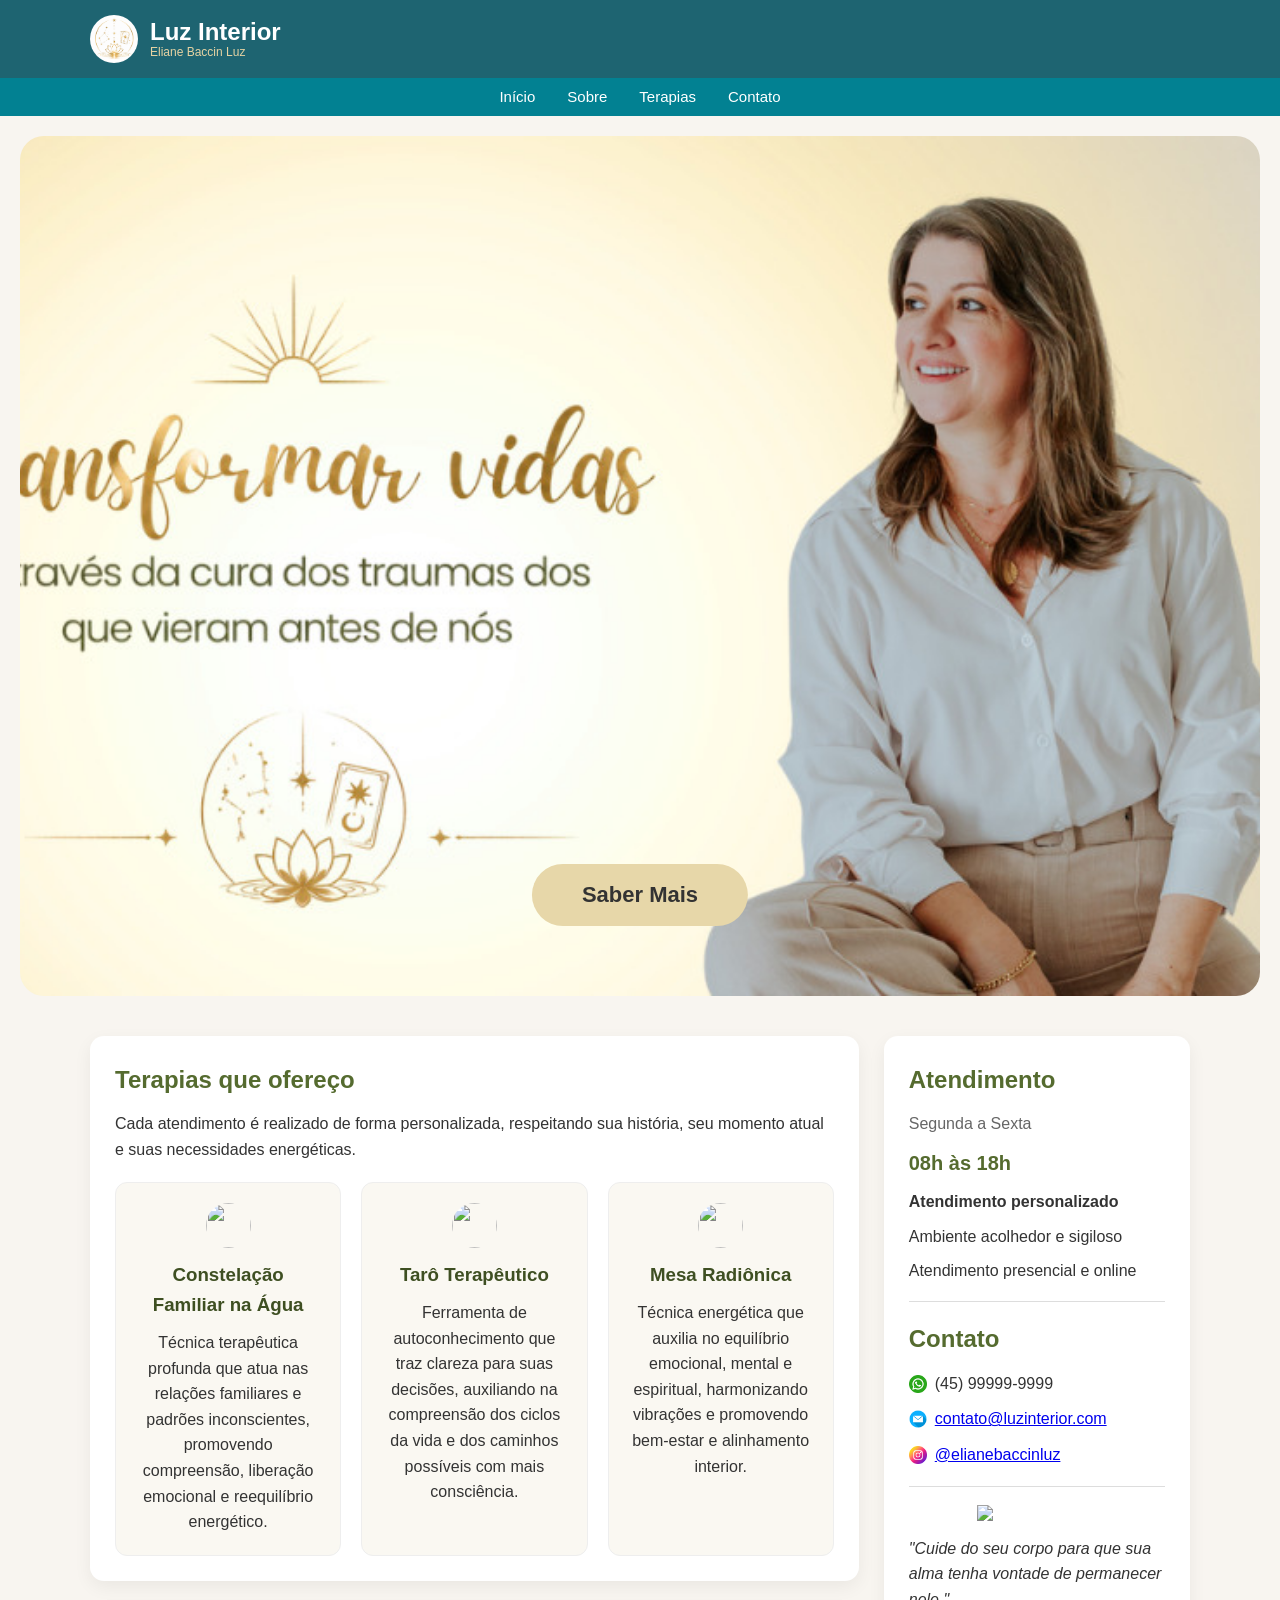
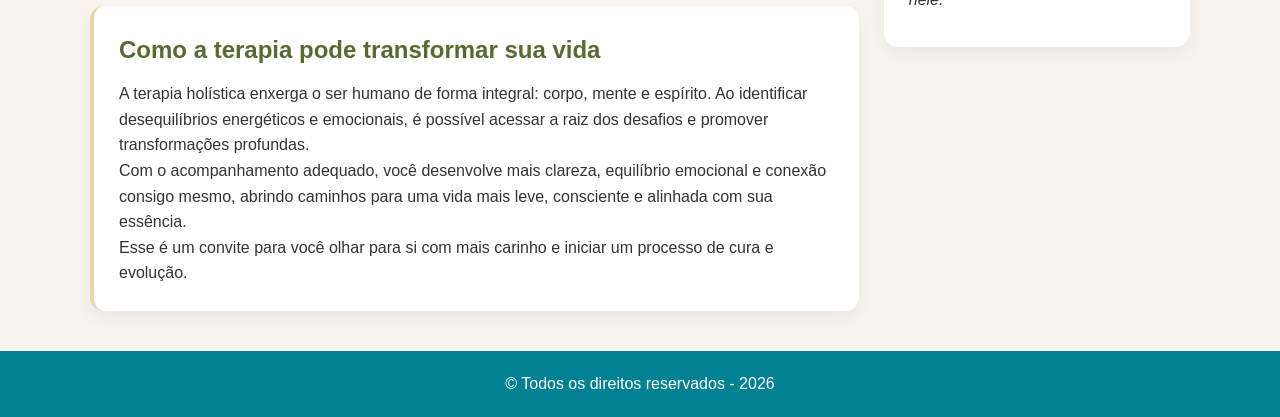
==== Atividade4/index.html @ 1ac3336c "Atividade 4 - aaaaaa ficou bom" ====
<!DOCTYPE html>
<html lang="pt-BR">
<head>
    <meta charset="UTF-8">
    <meta name="viewport" content="width=device-width, initial-scale=1.0">
    <title>Luz Interior - Terapia Holística</title>
    <link rel="stylesheet" href="style.css">
</head>
<body>
    <header class="cabecalho">
        <div class="container">
            <div class="logo-area">
                <img src="images/logo.jpeg" alt="Logo">
                <div>
                    <h1>Luz Interior</h1>
                    <p>
                        Eliane Baccin Luz
                    </p>
                </div>
            </div>
        </div>
    </header>

    <nav class="menu">
        <ul class="container">
            <li><a href="#">Início</a></li>
            <li><a href="#sobre">Sobre</a></li>
            <li><a href="#terapias">Terapias</a></li>
            <li><a href="#contato">Contato</a></li>
        </ul>
    </nav>

    <section class="secao">
        <div class="banner">
            <button>Saber Mais</button>
        </div>
    </section>

    <main class="container principal">

        <div class="conteudo">

            <section class="card" id="terapias">
                <h2>
                    Terapias que ofereço
                </h2>

                <p>
                    Cada atendimento é realizado de forma personalizada, respeitando sua história, 
                    seu momento atual e suas necessidades energéticas.
                </p>

                <div class="cards">

                    <div class="terapia">
                        <img src="images/lotusRosa.jpg" class="icone-terapia">
                        <h3>Constelação Familiar na Água</h3>

                        <p>
                            Técnica terapêutica profunda que atua nas relações familiares e padrões inconscientes, 
                            promovendo compreensão, liberação emocional e reequilíbrio energético.
                        </p>
                    </div>

                    <div class="terapia">
                        <img src="images/lotusIris.jpg" class="icone-terapia">
                        <h3>Tarô Terapêutico</h3>

                        <p>
                            Ferramenta de autoconhecimento que traz clareza para suas decisões, auxiliando na 
                            compreensão dos ciclos da vida e dos caminhos possíveis com mais consciência.
                        </p>
                    </div>

                    <div class="terapia">
                        <img src="images/lotusAzuli.jpg" class="icone-terapia">
                        <h3>Mesa Radiônica</h3>
                        
                        <p>
                            Técnica energética que auxilia no equilíbrio emocional, mental e espiritual, 
                            harmonizando vibrações e promovendo bem-estar e alinhamento interior.
                        </p>
                    </div>
                </div>
            </section>

            <article class="card destaque" id="sobre">
                <h2>Como a terapia pode transformar sua vida</h2>

                <p>
                    A terapia holística enxerga o ser humano de forma integral: corpo, mente e espírito. 
                    Ao identificar desequilíbrios energéticos e emocionais, é possível acessar a raiz dos 
                    desafios e promover transformações profundas.
                </p>

                <p>
                    Com o acompanhamento adequado, você desenvolve mais clareza, equilíbrio emocional e conexão 
                    consigo mesmo, abrindo caminhos para uma vida mais leve, consciente e alinhada com sua essência.
                </p>

                <p>
                    Esse é um convite para você olhar para si com mais carinho e iniciar um processo de cura e 
                    evolução.
                </p>
            </article>

        </div>

        <aside class="lateral card" id="contato">

            <h2>Atendimento</h2>
            <p class="info">
                Segunda a Sexta 
            </p>

            <p class="horario">
                08h às 18h
            </p>

            <p class="destaque-info">
                Atendimento personalizado
            </p>

            <ul class="lista-info">
                <li>Ambiente acolhedor e sigiloso</li>
                <li>Atendimento presencial e online</li>
            </ul>

            <hr>

            <h2>Contato</h2>

            <p>
                <img src="images/icons/whatsapp-icon.png" class="icon">
                (45) 99999-9999
            </p>

            <p>
                <img src="images/icons/email-icon.png" class="icon">
                <a href="mailto:contato@luzinterior.com">
                    contato@luzinterior.com
                </a>
            </p>

            <p>
                <img src="images/icons/instagram-icon.png" class="icon">
                <a href="https://www.instagram.com/elianebaccinluz" target="_blank">    
                    @elianebaccinluz
                </a>
            </p>

            <hr>

            <img src="images/mente.jpeg" class="img-citacao">

            <p>
                <em>
                    "Cuide do seu corpo para que sua alma tenha vontade de permanecer nele."    
                </em>
            </p>

        </aside>

    </main>

    <footer class="rodape">
        <p> 
            © Todos os direitos reservados - 2026
        </p>
    </footer>
</body>
</html>
---- Atividade4/style.css ----
:root {
    --verde-oliva: #556b2f;
    --verde-oliva-escuro: #3e4f22;
    --dourado: #e7d7a9;
    --dourado-claro: #e6d3a3;
    --fundo: #f8f5f0;
}

* {
    margin: 0;
    padding: 0;
    box-sizing: border-box;
}

html {
    scroll-behavior: smooth;
}

body {
    background: var(--fundo);
    font-family: 'Segoe UI', sans-serif;
    color: #333;
    line-height: 1.6;
}

.container {
    width: 100%;
    max-width: 1100px;
    margin: auto;
}

.cabecalho {
    height: 78px;
    background:  rgb(30, 100, 113);
    padding: 8px 0;
    display: flex;
    align-items: center;
}

.logo-area {
    display: flex;
    align-items: center;
    gap: 12px;
}

.logo-area img {
    width: 48px;
    height: 48px;
    object-fit: cover;
    border-radius: 50%;
}

.logo-area h1 {
    color: white;
    font-size: 24px;
    line-height: 1.1;
}

.logo-area p {
    color: var(--dourado-claro);
    font-size: 12px;
    line-height: 1.1;
}

.menu {
    background: rgb(2, 129, 146);
}

.menu ul {
    list-style: none;
    display: flex;
    justify-content: center;
    align-items: center;
    gap: 32px;
    padding: 6px 15px;
    min-height: 34px;
}

.menu a {
    color: white;
    text-decoration: none;
    font-weight: 500;
    font-size: 15px;
    line-height: 1;
    position: relative;
}

.menu a::after {
    content: "";
    width: 0;
    height: 2px;
    background: var(--dourado);
    position: absolute;
    left: 0;
    bottom: -5px;
    transition: .3s;
}

.menu a:hover::after {
    width: 100%;
}

.secao {
    width: calc(100% - 40px);
    height: calc(100vh - 40px);
    margin: 20px auto;
    border-radius: 24px;
    overflow: hidden;
    background-image: url(images/banner.jpeg);
    background-size: cover;
    background-position: center center;
    background-repeat: no-repeat;
    display: flex;
    justify-content: center;
    align-items: center;
}

.banner {
    width: 100%;
    max-width: 1200px;
    height: 100%;
    position: relative;
}

.banner button {
    position: absolute;
    left: 50%;
    bottom: 70px;
    transform: translateX(-50%);
    padding: 18px 50px;
    border: none;
    border-radius: 40px;
    background: var(--dourado);
    color: #333;
    font-size: 22px;
    font-weight: bold;
    cursor: pointer;
    transition: .3s;
}

.banner button:hover {
    transform: translateX(-50%) scale(1.05);
    background: #d8c28a;
}

.principal {
    display: flex;
    gap: 25px;
    margin-top: 40px;
    align-items: flex-start;
}

.conteudo {
    flex: 3;
    display: flex;
    flex-direction: column;
    gap: 25px;
}

.card {
    background: white;
    padding: 25px;
    border-radius: 14px;
    box-shadow: 0 6px 18px rgba(0,0,0,0.06);
}

h2 {
    color: var(--verde-oliva);
    margin-bottom: 12px;
}

.cards {
    display: flex;
    gap: 20px;
    margin-top: 20px;
}

.terapia {
    flex: 1;
    background: #faf8f2;
    border: 1px solid #eee;
    padding: 20px;
    border-radius: 12px;
    text-align: center;
    transition: .3s;
}

.terapia:hover {
    transform: translateY(-6px);
    box-shadow: 0 8px 20px rgba(0,0,0,0.08);
}

.terapia h3 {
    margin-bottom: 10px;
    color: var(--verde-oliva-escuro);
}

.icone-terapia {
    width: 45px;
    height: 45px;
    object-fit: contain;
    margin-bottom: 12px;
    border-radius: 50%;
}

.destaque {
    border-left: 4px solid var(--dourado);
}

.lateral {
    flex: 1;
}

.info {
    color: #666;
}

.horario {
    font-size: 20px;
    font-weight: bold;
    color: var(--verde-oliva);
}

.destaque-info {
    margin: 10px 0;
    font-weight: bold;
}

.lista-info {
    list-style: none;
    margin-top: 10px;
}

.lista-info li {
    margin-bottom: 8px;
}

.lateral hr {
    margin: 18px 0;
    border: none;
    height: 1px;
    background: #ddd;
}

.lateral p {
    display: flex;
    align-items: center;
    gap: 8px;
    margin-bottom: 10px;
}

.icon {
    width: 18px;
    height: 18px;
}

.img-citacao {
    display: block;
    width: 120px;
    margin: 15px auto;
}

.rodape {
    margin-top: 40px;
    background: rgb(2, 129, 146);
    color: white;
    text-align: center;
    padding: 20px;
}

@media (max-width: 900px) {
    .principal {
        flex-direction: column;
    }

    .cards {
        flex-direction: column;
    }

    .menu ul {
        flex-direction: column;
        gap: 15px;
    }

    .banner button {
        font-size: 18px;
        padding: 16px 36px;
        bottom: 40px;
    }

    .logo-area h1 {
        font-size: 22px;
    }
}
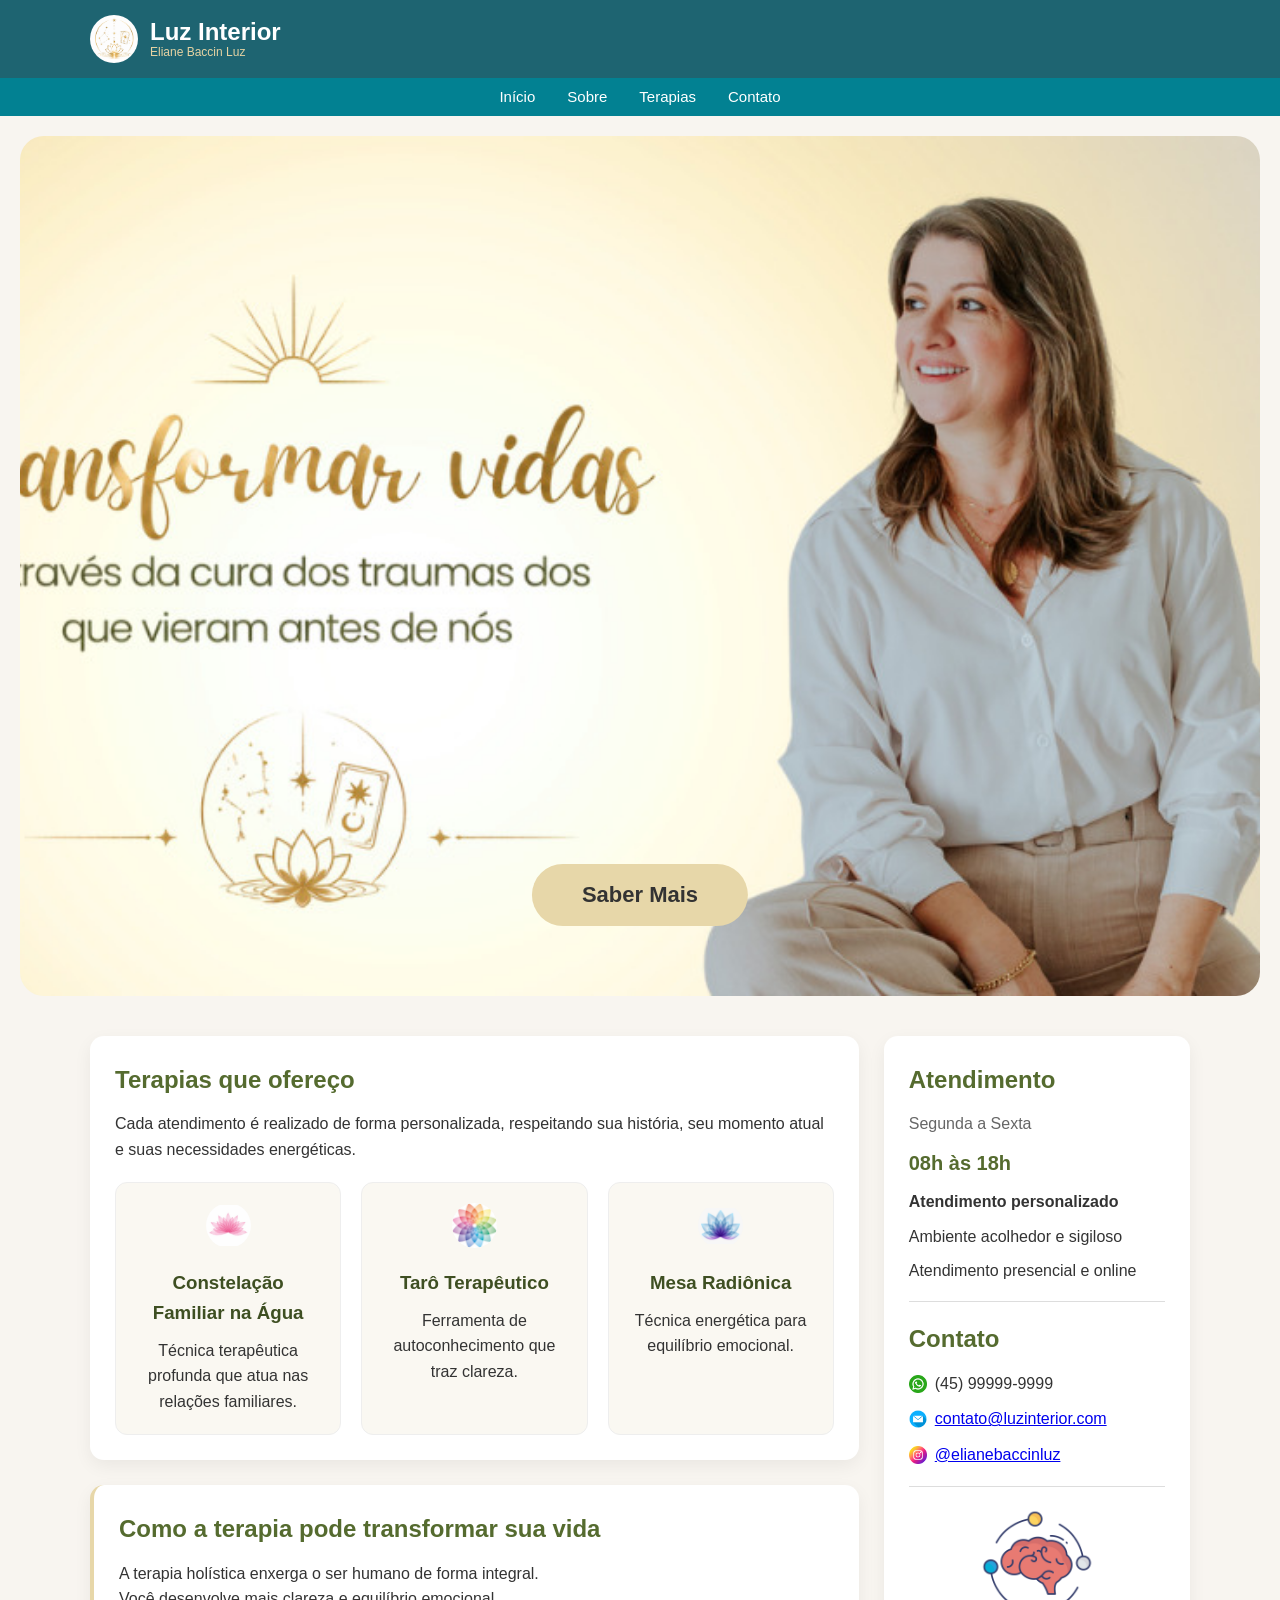
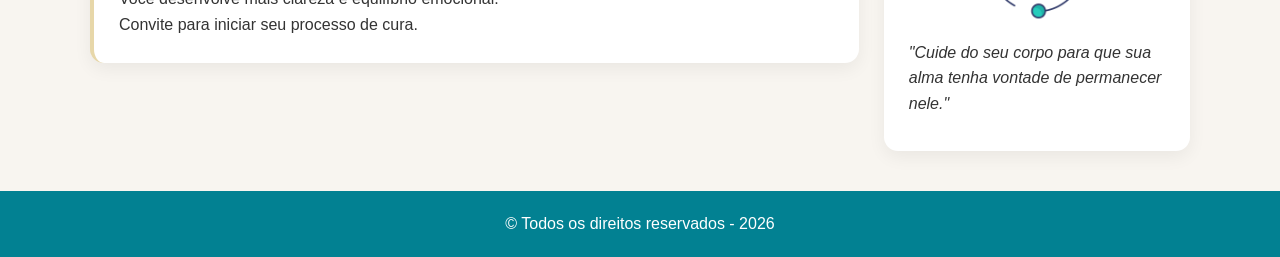
==== commit 12023a7a: "Corrigindo - falto section Co-authored-by: Copilot <copilot@github.com>" ====
--- a/Atividade4/index.html
+++ b/Atividade4/index.html
@@ -38,130 +38,104 @@
 
     <main class="container principal">
 
-        <div class="conteudo">
+    <div class="conteudo">
 
-            <section class="card" id="terapias">
-                <h2>
-                    Terapias que ofereço
-                </h2>
+        <section class="card" id="terapias">
+            <h2>Terapias que ofereço</h2>
 
-                <p>
-                    Cada atendimento é realizado de forma personalizada, respeitando sua história, 
-                    seu momento atual e suas necessidades energéticas.
-                </p>
-
-                <div class="cards">
-
-                    <div class="terapia">
-                        <img src="images/lotusRosa.jpg" class="icone-terapia">
-                        <h3>Constelação Familiar na Água</h3>
-
-                        <p>
-                            Técnica terapêutica profunda que atua nas relações familiares e padrões inconscientes, 
-                            promovendo compreensão, liberação emocional e reequilíbrio energético.
-                        </p>
-                    </div>
-
-                    <div class="terapia">
-                        <img src="images/lotusIris.jpg" class="icone-terapia">
-                        <h3>Tarô Terapêutico</h3>
-
-                        <p>
-                            Ferramenta de autoconhecimento que traz clareza para suas decisões, auxiliando na 
-                            compreensão dos ciclos da vida e dos caminhos possíveis com mais consciência.
-                        </p>
-                    </div>
-
-                    <div class="terapia">
-                        <img src="images/lotusAzuli.jpg" class="icone-terapia">
-                        <h3>Mesa Radiônica</h3>
-                        
-                        <p>
-                            Técnica energética que auxilia no equilíbrio emocional, mental e espiritual, 
-                            harmonizando vibrações e promovendo bem-estar e alinhamento interior.
-                        </p>
-                    </div>
-                </div>
-            </section>
-
-            <article class="card destaque" id="sobre">
-                <h2>Como a terapia pode transformar sua vida</h2>
-
-                <p>
-                    A terapia holística enxerga o ser humano de forma integral: corpo, mente e espírito. 
-                    Ao identificar desequilíbrios energéticos e emocionais, é possível acessar a raiz dos 
-                    desafios e promover transformações profundas.
-                </p>
-
-                <p>
-                    Com o acompanhamento adequado, você desenvolve mais clareza, equilíbrio emocional e conexão 
-                    consigo mesmo, abrindo caminhos para uma vida mais leve, consciente e alinhada com sua essência.
-                </p>
-
-                <p>
-                    Esse é um convite para você olhar para si com mais carinho e iniciar um processo de cura e 
-                    evolução.
-                </p>
-            </article>
-
-        </div>
-
-        <aside class="lateral card" id="contato">
-
-            <h2>Atendimento</h2>
-            <p class="info">
-                Segunda a Sexta 
+            <p>
+                Cada atendimento é realizado de forma personalizada, respeitando sua história, 
+                seu momento atual e suas necessidades energéticas.
             </p>
 
-            <p class="horario">
-                08h às 18h
-            </p>
+            <div class="cards">
 
-            <p class="destaque-info">
-                Atendimento personalizado
-            </p>
+                <div class="terapia">
+                    <img src="images/icons/lotusRosa.jpg" class="icone-terapia">
+                    <h3>Constelação Familiar na Água</h3>
+                    <p>
+                        Técnica terapêutica profunda que atua nas relações familiares.
+                    </p>
+                </div>
 
-            <ul class="lista-info">
-                <li>Ambiente acolhedor e sigiloso</li>
-                <li>Atendimento presencial e online</li>
-            </ul>
+                <div class="terapia">
+                    <img src="images/icons/lotusIris.jpg" class="icone-terapia">
+                    <h3>Tarô Terapêutico</h3>
+                    <p>
+                        Ferramenta de autoconhecimento que traz clareza.
+                    </p>
+                </div>
 
-            <hr>
+                <div class="terapia">
+                    <img src="images/icons/lotusAzuli.jpg" class="icone-terapia">
+                    <h3>Mesa Radiônica</h3>
+                    <p>
+                        Técnica energética para equilíbrio emocional.
+                    </p>
+                </div>
 
-            <h2>Contato</h2>
+            </div>
+        </section>
 
-            <p>
-                <img src="images/icons/whatsapp-icon.png" class="icon">
-                (45) 99999-9999
-            </p>
+        <section class="card destaque" id="sobre">
+            <h2>Como a terapia pode transformar sua vida</h2>
 
-            <p>
-                <img src="images/icons/email-icon.png" class="icon">
-                <a href="mailto:contato@luzinterior.com">
-                    contato@luzinterior.com
-                </a>
-            </p>
+            <p>A terapia holística enxerga o ser humano de forma integral.</p>
+            <p>Você desenvolve mais clareza e equilíbrio emocional.</p>
+            <p>Convite para iniciar seu processo de cura.</p>
+        </section>
 
-            <p>
-                <img src="images/icons/instagram-icon.png" class="icon">
-                <a href="https://www.instagram.com/elianebaccinluz" target="_blank">    
-                    @elianebaccinluz
-                </a>
-            </p>
+    </div>
 
-            <hr>
+    <aside class="lateral card" id="contato">
 
-            <img src="images/mente.jpeg" class="img-citacao">
+        <h2>Atendimento</h2>
+        <p class="info">Segunda a Sexta</p>
+        <p class="horario">08h às 18h</p>
 
-            <p>
-                <em>
-                    "Cuide do seu corpo para que sua alma tenha vontade de permanecer nele."    
-                </em>
-            </p>
+        <p class="destaque-info">Atendimento personalizado</p>
 
-        </aside>
+        <ul class="lista-info">
+            <li>Ambiente acolhedor e sigiloso</li>
+            <li>Atendimento presencial e online</li>
+        </ul>
 
-    </main>
+        <hr>
+
+        <h2>Contato</h2>
+
+        <p>
+            <img src="images/icons/whatsapp-icon.png" class="icon">
+            (45) 99999-9999
+        </p>
+
+        <p>
+            <img src="images/icons/email-icon.png" class="icon">
+            <a href="mailto:contato@luzinterior.com">
+                contato@luzinterior.com
+            </a>
+        </p>
+
+        <p>
+            <img src="images/icons/instagram-icon.png" class="icon">
+            <a href="https://www.instagram.com/elianebaccinluz" target="_blank">    
+                @elianebaccinluz
+            </a>
+        </p>
+
+        <hr>
+
+        <img src="images/mente.png" class="img-citacao">
+
+        <p>
+            <em>
+                "Cuide do seu corpo para que sua alma tenha vontade de permanecer nele."
+            </em>
+        </p>
+
+    </aside>
+
+</main>
 
     <footer class="rodape">
         <p> 
